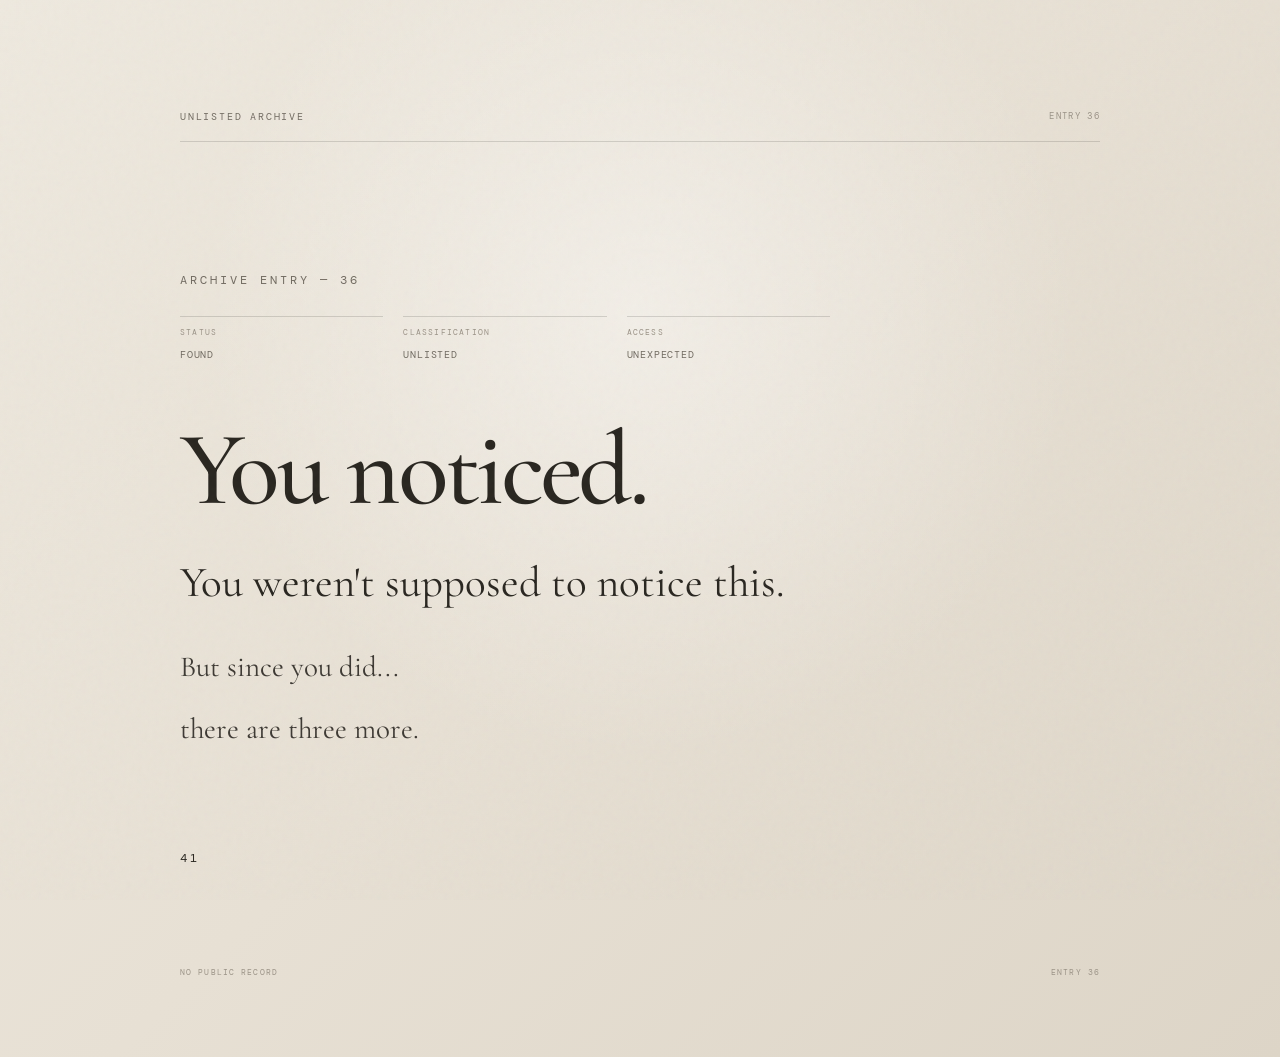
==== 36/index.html @ 9bad5094 "Create secret archive" ====
<!DOCTYPE html>
<html lang="en">

<head>

    <meta charset="UTF-8">

    <meta
        name="viewport"
        content="width=device-width, initial-scale=1.0"
    >

    <meta
        name="robots"
        content="noindex, nofollow"
    >

    <title>Entry 36</title>

    <link
        rel="stylesheet"
        href="../assets/css/style.css"
    >

</head>

<body>

<main class="page">

    <header class="archive-header">

        <span class="archive-label">
            Unlisted Archive
        </span>

        <span class="archive-status">
            Entry 36
        </span>

    </header>


    <section>

        <div class="entry-number reveal">
            ARCHIVE ENTRY — 36
        </div>


        <div class="metadata reveal delay-1">

            <div class="metadata-item">

                <span class="metadata-label">
                    Status
                </span>

                <span class="metadata-value">
                    Found
                </span>

            </div>


            <div class="metadata-item">

                <span class="metadata-label">
                    Classification
                </span>

                <span class="metadata-value">
                    Unlisted
                </span>

            </div>


            <div class="metadata-item">

                <span class="metadata-label">
                    Access
                </span>

                <span class="metadata-value">
                    Unexpected
                </span>

            </div>

        </div>


        <h1 class="title reveal delay-2">
            You noticed.
        </h1>


        <p class="subtitle reveal delay-3">
            You weren't supposed to notice this.
        </p>


        <p class="body-text reveal delay-4"
           style="margin-top: 40px;">

            But since you did...

        </p>


        <p
            class="body-text reveal"
            style="
                animation-delay: 4s;
                margin-top: 20px;
            "
        >

            there are three more.

        </p>


        <a
            href="../41/"
            class="secret-link reveal"
            style="animation-delay: 4.8s;"
        >

            41

        </a>

    </section>


    <footer class="footer">

        <span>
            No public record
        </span>

        <span>
            Entry 36
        </span>

    </footer>

</main>


<script src="../assets/js/script.js"></script>

</body>

</html>
---- assets/css/style.css ----
/* =========================================================
   SECRET EASTER EGG
   Global stylesheet
   ========================================================= */

@import url('https://fonts.googleapis.com/css2?family=Cormorant+Garamond:wght@400;500;600;700&family=DM+Mono:wght@300;400;500&display=swap');

:root {
    --paper: #eee9df;
    --paper-dark: #ddd5c7;
    --ink: #292620;
    --muted: #716b61;
    --faded: #9b9387;
    --line: rgba(41, 38, 32, 0.16);
    --accent: #6d4c45;
    --accent-light: #a98679;

    --serif: "Cormorant Garamond", Georgia, serif;
    --mono: "DM Mono", monospace;
}

* {
    box-sizing: border-box;
    margin: 0;
    padding: 0;
}

html {
    scroll-behavior: smooth;
}

body {
    min-height: 100vh;
    background:
        radial-gradient(
            circle at 50% 30%,
            rgba(255, 255, 255, 0.42),
            transparent 45%
        ),
        linear-gradient(
            135deg,
            var(--paper),
            #e7e0d4 50%,
            var(--paper-dark)
        );

    color: var(--ink);
    font-family: var(--serif);

    overflow-x: hidden;

    position: relative;
}

/* ---------------------------------------------------------
   Paper grain
   --------------------------------------------------------- */

body::before {
    content: "";
    position: fixed;
    inset: 0;

    pointer-events: none;

    opacity: 0.055;

    background-image:
        url("data:image/svg+xml,%3Csvg viewBox='0 0 180 180' xmlns='http://www.w3.org/2000/svg'%3E%3Cfilter id='n'%3E%3CfeTurbulence type='fractalNoise' baseFrequency='.9' numOctaves='4' stitchTiles='stitch'/%3E%3C/filter%3E%3Crect width='100%25' height='100%25' filter='url(%23n)' opacity='.55'/%3E%3C/svg%3E");

    z-index: 999;
}

/* ---------------------------------------------------------
   Main container
   --------------------------------------------------------- */

.page {
    width: min(920px, 92vw);
    min-height: 100vh;

    margin: 0 auto;

    padding:
        clamp(50px, 10vw, 110px)
        0
        80px;

    position: relative;

    display: flex;
    flex-direction: column;
}

/* ---------------------------------------------------------
   Archive header
   --------------------------------------------------------- */

.archive-header {
    display: flex;
    justify-content: space-between;
    align-items: flex-start;

    border-bottom: 1px solid var(--line);

    padding-bottom: 18px;

    margin-bottom: clamp(70px, 12vw, 130px);
}

.archive-label {
    font-family: var(--mono);
    font-size: 10px;
    letter-spacing: 0.18em;
    text-transform: uppercase;
    color: var(--muted);
}

.archive-status {
    font-family: var(--mono);
    font-size: 9px;
    letter-spacing: 0.15em;
    text-transform: uppercase;
    color: var(--faded);
}

/* ---------------------------------------------------------
   Entry number
   --------------------------------------------------------- */

.entry-number {
    font-family: var(--mono);

    font-size: clamp(10px, 1vw, 12px);

    letter-spacing: 0.25em;

    color: var(--muted);

    margin-bottom: 28px;
}

/* ---------------------------------------------------------
   Main typography
   --------------------------------------------------------- */

.title {
    font-family: var(--serif);

    font-size: clamp(50px, 10vw, 105px);

    font-weight: 500;

    line-height: 0.9;

    letter-spacing: -0.035em;

    margin-bottom: 40px;
}

.subtitle {
    max-width: 650px;

    font-family: var(--serif);

    font-size: clamp(25px, 4vw, 43px);

    line-height: 1.12;

    font-weight: 400;
}

.body-text {
    max-width: 620px;

    font-size: clamp(20px, 3vw, 29px);

    line-height: 1.45;

    color: #3d3933;
}

/* ---------------------------------------------------------
   Metadata
   --------------------------------------------------------- */

.metadata {
    display: grid;

    grid-template-columns:
        repeat(3, 1fr);

    gap: 20px;

    max-width: 650px;

    margin-bottom: 60px;
}

.metadata-item {
    border-top: 1px solid var(--line);

    padding-top: 10px;
}

.metadata-label {
    font-family: var(--mono);

    font-size: 8px;

    letter-spacing: 0.15em;

    color: var(--faded);

    text-transform: uppercase;

    display: block;

    margin-bottom: 6px;
}

.metadata-value {
    font-family: var(--mono);

    font-size: 10px;

    letter-spacing: 0.08em;

    color: var(--muted);

    text-transform: uppercase;
}

/* ---------------------------------------------------------
   Text reveal
   --------------------------------------------------------- */

.reveal {
    opacity: 0;

    transform: translateY(15px);

    animation:
        revealUp 1.2s
        cubic-bezier(.22, .61, .36, 1)
        forwards;
}

.delay-1 {
    animation-delay: 0.5s;
}

.delay-2 {
    animation-delay: 1.3s;
}

.delay-3 {
    animation-delay: 2.1s;
}

.delay-4 {
    animation-delay: 3s;
}

@keyframes revealUp {
    to {
        opacity: 1;
        transform: translateY(0);
    }
}

/* ---------------------------------------------------------
   Secret link
   --------------------------------------------------------- */

.secret-link {
    display: inline-block;

    margin-top: 100px;

    color: var(--ink);

    text-decoration: none;

    font-family: var(--mono);

    font-size: 12px;

    letter-spacing: 0.22em;

    position: relative;

    transition:
        opacity 0.35s ease,
        transform 0.35s ease;
}

.secret-link::after {
    content: "";

    position: absolute;

    left: 0;
    right: 0;

    bottom: -8px;

    height: 1px;

    background: var(--ink);

    transform: scaleX(0);

    transform-origin: left;

    transition: transform 0.5s ease;
}

.secret-link:hover {
    transform: translateX(5px);
}

.secret-link:hover::after {
    transform: scaleX(1);
}

/* ---------------------------------------------------------
   Subtle divider
   --------------------------------------------------------- */

.divider {
    width: 100%;

    height: 1px;

    background: var(--line);

    margin: 70px 0;
}

/* ---------------------------------------------------------
   Photo frame
   --------------------------------------------------------- */

.photo-frame {
    width: min(580px, 100%);

    margin: 55px auto 20px;

    position: relative;

    overflow: hidden;

    background: #d7d0c5;

    box-shadow:
        0 25px 60px rgba(30, 25, 20, 0.13);
}

.photo-frame img {
    display: block;

    width: 100%;

    height: auto;

    filter:
        sepia(8%)
        contrast(0.95)
        saturate(0.85);

    transition:
        transform 1s ease,
        filter 1s ease;
}

.photo-frame:hover img {
    transform: scale(1.025);

    filter:
        sepia(5%)
        contrast(1)
        saturate(0.95);
}

.photo-placeholder {
    min-height: 300px;

    display: flex;

    align-items: center;
    justify-content: center;

    text-align: center;

    padding: 40px;

    font-family: var(--mono);

    font-size: 10px;

    line-height: 1.8;

    letter-spacing: 0.12em;

    color: var(--muted);

    border: 1px dashed rgba(41, 38, 32, 0.2);
}

/* ---------------------------------------------------------
   Audio
   --------------------------------------------------------- */

.audio-container {
    margin-top: 60px;

    max-width: 600px;
}

.audio-label {
    font-family: var(--mono);

    font-size: 9px;

    letter-spacing: 0.15em;

    text-transform: uppercase;

    color: var(--faded);

    margin-bottom: 15px;
}

audio {
    width: 100%;
}

/* ---------------------------------------------------------
   Final reveal
   --------------------------------------------------------- */

.final-page {
    background:
        radial-gradient(
            circle at center,
            rgba(255,255,255,0.55),
            transparent 55%
        );
}

.final-question {
    font-family: var(--mono);

    font-size: 10px;

    letter-spacing: 0.3em;

    text-transform: uppercase;

    color: var(--muted);

    margin-bottom: 55px;
}

.final-line {
    max-width: 760px;

    font-family: var(--serif);

    font-size: clamp(34px, 7vw, 76px);

    line-height: 1.08;

    letter-spacing: -0.025em;

    font-weight: 400;
}

.final-answer {
    margin-top: 55px;

    font-family: var(--serif);

    font-size: clamp(65px, 15vw, 150px);

    line-height: 0.85;

    font-weight: 600;

    letter-spacing: -0.05em;

    color: var(--accent);

    opacity: 0;

    animation:
        finalReveal 2s
        cubic-bezier(.16, 1, .3, 1)
        2s forwards;
}

@keyframes finalReveal {
    0% {
        opacity: 0;
        transform: translateY(35px) scale(0.97);
        filter: blur(8px);
    }

    100% {
        opacity: 1;
        transform: translateY(0) scale(1);
        filter: blur(0);
    }
}

.final-message {
    max-width: 650px;

    margin-top: 70px;

    font-size: clamp(22px, 3vw, 31px);

    line-height: 1.5;

    color: #464139;

    opacity: 0;

    animation:
        revealUp 1.4s
        ease
        4s forwards;
}

.final-heart {
    display: block;

    margin-top: 80px;

    font-size: 34px;

    opacity: 0;

    animation:
        revealUp 1s
        ease
        6s forwards;
}

/* ---------------------------------------------------------
   Footer
   --------------------------------------------------------- */

.footer {
    margin-top: auto;

    padding-top: 100px;

    font-family: var(--mono);

    font-size: 8px;

    letter-spacing: 0.14em;

    text-transform: uppercase;

    color: var(--faded);

    display: flex;

    justify-content: space-between;

    gap: 20px;
}

/* ---------------------------------------------------------
   Mobile
   --------------------------------------------------------- */

@media (max-width: 650px) {

    .page {
        width: 88vw;

        padding-top: 45px;
        padding-bottom: 55px;
    }

    .archive-header {
        margin-bottom: 75px;
    }

    .metadata {
        grid-template-columns: 1fr;

        gap: 15px;

        margin-bottom: 45px;
    }

    .subtitle {
        font-size: 31px;
    }

    .body-text {
        font-size: 22px;
    }

    .secret-link {
        margin-top: 75px;

        padding: 14px 5px;
    }

    .photo-placeholder {
        min-height: 220px;
    }

    .footer {
        flex-direction: column;

        padding-top: 70px;
    }
}

/* ---------------------------------------------------------
   Accessibility
   --------------------------------------------------------- */

a:focus-visible {
    outline: 2px solid var(--accent);

    outline-offset: 7px;
}

/* ---------------------------------------------------------
   Reduced motion
   --------------------------------------------------------- */

@media (prefers-reduced-motion: reduce) {

    *,
    *::before,
    *::after {
        animation-duration: 0.01ms !important;
        animation-iteration-count: 1 !important;
        transition-duration: 0.01ms !important;
        scroll-behavior: auto !important;
    }
}
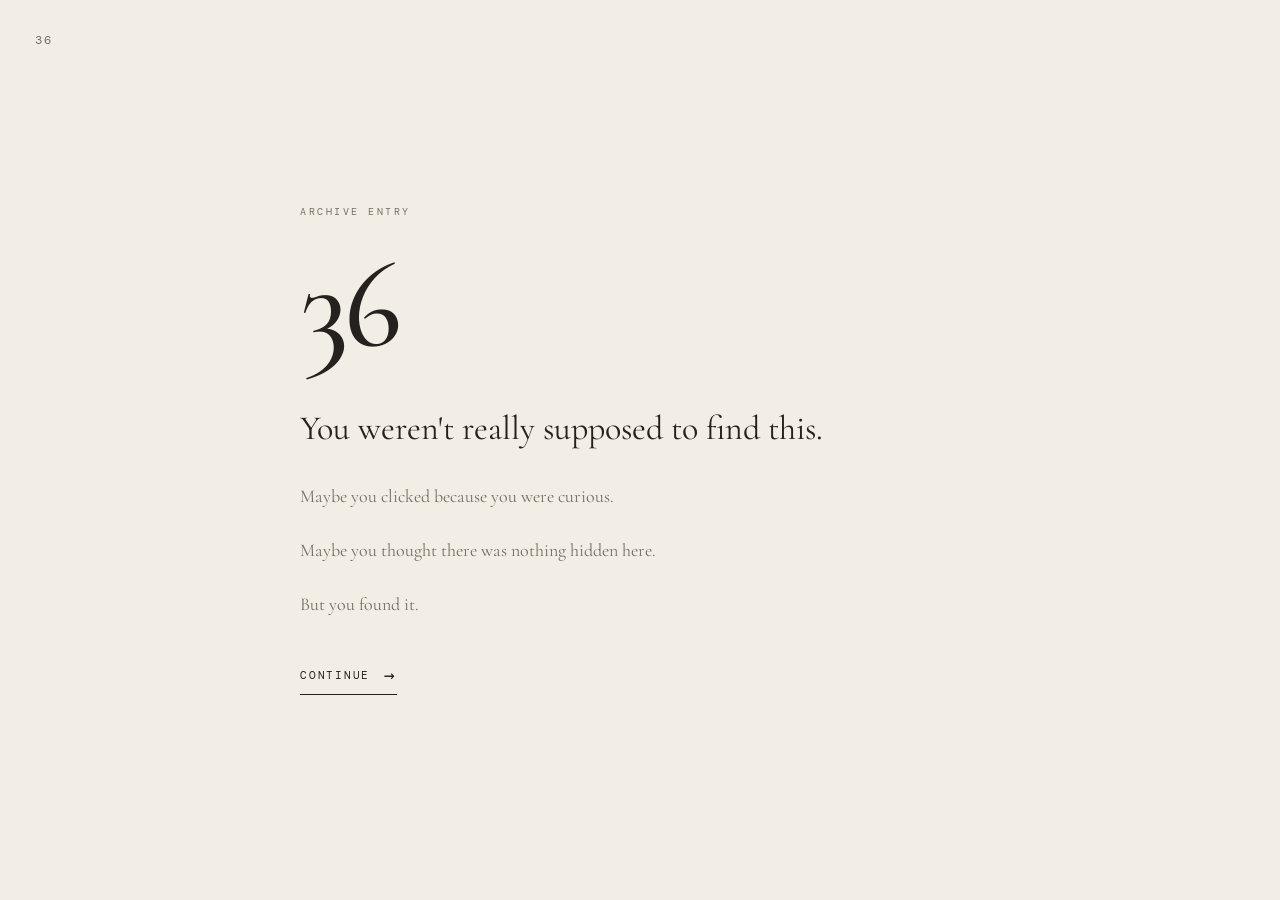
==== commit 0249e492: "Redesign romantic Easter egg" ====
--- a/36/index.html
+++ b/36/index.html
@@ -10,12 +10,7 @@
         content="width=device-width, initial-scale=1.0"
     >
 
-    <meta
-        name="robots"
-        content="noindex, nofollow"
-    >
-
-    <title>Entry 36</title>
+    <title>36</title>
 
     <link
         rel="stylesheet"
@@ -26,132 +21,61 @@
 
 <body>
 
-<main class="page">
+<main class="page page-36">
 
-    <header class="archive-header">
+    <div class="page-number">
+        36
+    </div>
 
-        <span class="archive-label">
-            Unlisted Archive
-        </span>
+    <div class="content">
 
-        <span class="archive-status">
-            Entry 36
-        </span>
-
-    </header>
-
-
-    <section>
-
-        <div class="entry-number reveal">
-            ARCHIVE ENTRY — 36
+        <div class="archive-label fade-up">
+            ARCHIVE ENTRY
         </div>
 
-
-        <div class="metadata reveal delay-1">
-
-            <div class="metadata-item">
-
-                <span class="metadata-label">
-                    Status
-                </span>
-
-                <span class="metadata-value">
-                    Found
-                </span>
-
-            </div>
-
-
-            <div class="metadata-item">
-
-                <span class="metadata-label">
-                    Classification
-                </span>
-
-                <span class="metadata-value">
-                    Unlisted
-                </span>
-
-            </div>
-
-
-            <div class="metadata-item">
-
-                <span class="metadata-label">
-                    Access
-                </span>
-
-                <span class="metadata-value">
-                    Unexpected
-                </span>
-
-            </div>
-
-        </div>
-
-
-        <h1 class="title reveal delay-2">
-            You noticed.
+        <h1 class="fade-up delay-1">
+            36
         </h1>
 
+        <p class="main-text fade-up delay-2">
 
-        <p class="subtitle reveal delay-3">
-            You weren't supposed to notice this.
-        </p>
-
-
-        <p class="body-text reveal delay-4"
-           style="margin-top: 40px;">
-
-            But since you did...
+            You weren't really supposed
+            to find this.
 
         </p>
 
+        <p class="small-text fade-up delay-3">
 
-        <p
-            class="body-text reveal"
-            style="
-                animation-delay: 4s;
-                margin-top: 20px;
-            "
-        >
+            Maybe you clicked because
+            you were curious.
 
-            there are three more.
+            <br><br>
+
+            Maybe you thought there was
+            nothing hidden here.
+
+            <br><br>
+
+            But you found it.
 
         </p>
 
-
         <a
             href="../41/"
-            class="secret-link reveal"
-            style="animation-delay: 4.8s;"
+            class="next-link fade-up delay-3"
         >
 
-            41
+            Continue
+
+            <span>→</span>
 
         </a>
 
-    </section>
-
-
-    <footer class="footer">
-
-        <span>
-            No public record
-        </span>
-
-        <span>
-            Entry 36
-        </span>
-
-    </footer>
+    </div>
 
 </main>
-
 
 <script src="../assets/js/script.js"></script>
 
 </body>
-
 </html>
--- a/assets/css/style.css
+++ b/assets/css/style.css
@@ -1,22 +1,15 @@
-/* =========================================================
-   SECRET EASTER EGG
-   Global stylesheet
-   ========================================================= */
-
-@import url('https://fonts.googleapis.com/css2?family=Cormorant+Garamond:wght@400;500;600;700&family=DM+Mono:wght@300;400;500&display=swap');
+@import url('https://fonts.googleapis.com/css2?family=Cormorant+Garamond:wght@400;500;600;700&family=DM+Mono:wght@300;400&display=swap');
 
 :root {
-    --paper: #eee9df;
-    --paper-dark: #ddd5c7;
-    --ink: #292620;
-    --muted: #716b61;
-    --faded: #9b9387;
-    --line: rgba(41, 38, 32, 0.16);
-    --accent: #6d4c45;
-    --accent-light: #a98679;
-
-    --serif: "Cormorant Garamond", Georgia, serif;
-    --mono: "DM Mono", monospace;
+    --paper: #f3eee5;
+    --paper-dark: #e7dfd2;
+    --ink: #24211e;
+    --muted: #756e65;
+    --line: rgba(36, 33, 30, 0.16);
+    --accent: #8d514b;
+    --white: #faf8f4;
+    --dark: #171513;
+    --dark-soft: #211e1b;
 }
 
 * {
@@ -30,622 +23,583 @@
 }
 
 body {
+    background: var(--paper);
+    color: var(--ink);
+    font-family: "Cormorant Garamond", Georgia, serif;
     min-height: 100vh;
-    background:
-        radial-gradient(
-            circle at 50% 30%,
-            rgba(255, 255, 255, 0.42),
-            transparent 45%
-        ),
-        linear-gradient(
-            135deg,
-            var(--paper),
-            #e7e0d4 50%,
-            var(--paper-dark)
-        );
-
-    color: var(--ink);
-    font-family: var(--serif);
-
-    overflow-x: hidden;
-
+}
+
+a {
+    color: inherit;
+    text-decoration: none;
+}
+
+img {
+    display: block;
+    max-width: 100%;
+}
+
+.page {
+    min-height: 100vh;
     position: relative;
-}
-
-/* ---------------------------------------------------------
-   Paper grain
-   --------------------------------------------------------- */
-
-body::before {
+    overflow: hidden;
+}
+
+.container {
+    width: min(900px, calc(100% - 40px));
+    margin: auto;
+}
+
+/* --------------------------------
+   COMMON
+-------------------------------- */
+
+.page-number {
+    position: absolute;
+    top: 32px;
+    left: 35px;
+
+    font-family: "DM Mono", monospace;
+    font-size: 12px;
+    letter-spacing: 0.18em;
+    color: var(--muted);
+}
+
+.archive-label {
+    font-family: "DM Mono", monospace;
+    font-size: 10px;
+    letter-spacing: 0.25em;
+    text-transform: uppercase;
+    color: var(--muted);
+}
+
+h1,
+h2,
+h3 {
+    font-weight: 500;
+    line-height: 0.95;
+}
+
+.fade-up {
+    animation: fadeUp 1s ease both;
+}
+
+.delay-1 {
+    animation-delay: 0.4s;
+}
+
+.delay-2 {
+    animation-delay: 0.8s;
+}
+
+.delay-3 {
+    animation-delay: 1.2s;
+}
+
+@keyframes fadeUp {
+    from {
+        opacity: 0;
+        transform: translateY(25px);
+    }
+
+    to {
+        opacity: 1;
+        transform: translateY(0);
+    }
+}
+
+/* --------------------------------
+   SECRET LINK
+-------------------------------- */
+
+.next-link {
+    display: inline-flex;
+    align-items: center;
+    gap: 14px;
+
+    margin-top: 45px;
+
+    font-family: "DM Mono", monospace;
+    font-size: 11px;
+    letter-spacing: 0.16em;
+    text-transform: uppercase;
+
+    border-bottom: 1px solid var(--ink);
+    padding-bottom: 7px;
+
+    transition:
+        gap 0.3s ease,
+        opacity 0.3s ease;
+}
+
+.next-link:hover {
+    gap: 24px;
+    opacity: 0.65;
+}
+
+.next-link span {
+    font-size: 18px;
+}
+
+/* --------------------------------
+   36
+-------------------------------- */
+
+.page-36 {
+    display: flex;
+    align-items: center;
+    justify-content: center;
+}
+
+.page-36 .content {
+    width: min(680px, calc(100% - 40px));
+}
+
+.page-36 .archive-label {
+    margin-bottom: 28px;
+}
+
+.page-36 h1 {
+    font-size: clamp(65px, 12vw, 125px);
+    letter-spacing: -0.04em;
+    margin-bottom: 45px;
+}
+
+.page-36 .main-text {
+    font-size: clamp(24px, 3vw, 34px);
+    line-height: 1.15;
+    max-width: 600px;
+}
+
+.page-36 .small-text {
+    margin-top: 35px;
+    font-size: 18px;
+    color: var(--muted);
+    line-height: 1.5;
+}
+
+/* --------------------------------
+   41
+-------------------------------- */
+
+.page-41 {
+    padding: 130px 0 100px;
+}
+
+.page-41 .intro {
+    max-width: 680px;
+    margin-bottom: 75px;
+}
+
+.page-41 .intro h1 {
+    font-size: clamp(55px, 9vw, 100px);
+    margin: 22px 0 35px;
+}
+
+.page-41 .intro p {
+    font-size: 25px;
+    line-height: 1.25;
+    max-width: 590px;
+}
+
+.us-photo {
+    position: relative;
+    margin: 0 auto;
+    width: min(760px, 100%);
+}
+
+.us-photo::before {
     content: "";
-    position: fixed;
-    inset: 0;
-
-    pointer-events: none;
-
-    opacity: 0.055;
-
-    background-image:
-        url("data:image/svg+xml,%3Csvg viewBox='0 0 180 180' xmlns='http://www.w3.org/2000/svg'%3E%3Cfilter id='n'%3E%3CfeTurbulence type='fractalNoise' baseFrequency='.9' numOctaves='4' stitchTiles='stitch'/%3E%3C/filter%3E%3Crect width='100%25' height='100%25' filter='url(%23n)' opacity='.55'/%3E%3C/svg%3E");
-
-    z-index: 999;
-}
-
-/* ---------------------------------------------------------
-   Main container
-   --------------------------------------------------------- */
-
-.page {
-    width: min(920px, 92vw);
-    min-height: 100vh;
-
-    margin: 0 auto;
-
-    padding:
-        clamp(50px, 10vw, 110px)
-        0
-        80px;
-
+    position: absolute;
+    inset: -14px;
+    border: 1px solid var(--line);
+    z-index: 0;
+}
+
+.us-photo img {
     position: relative;
-
-    display: flex;
-    flex-direction: column;
-}
-
-/* ---------------------------------------------------------
-   Archive header
-   --------------------------------------------------------- */
-
-.archive-header {
+    width: 100%;
+    aspect-ratio: 4 / 3;
+    object-fit: cover;
+    z-index: 1;
+    filter: saturate(0.92);
+}
+
+.photo-caption {
     display: flex;
     justify-content: space-between;
-    align-items: flex-start;
-
-    border-bottom: 1px solid var(--line);
-
-    padding-bottom: 18px;
-
-    margin-bottom: clamp(70px, 12vw, 130px);
-}
-
-.archive-label {
-    font-family: var(--mono);
-    font-size: 10px;
-    letter-spacing: 0.18em;
-    text-transform: uppercase;
-    color: var(--muted);
-}
-
-.archive-status {
-    font-family: var(--mono);
+    gap: 20px;
+
+    margin-top: 16px;
+
+    font-family: "DM Mono", monospace;
     font-size: 9px;
     letter-spacing: 0.15em;
     text-transform: uppercase;
-    color: var(--faded);
-}
-
-/* ---------------------------------------------------------
-   Entry number
-   --------------------------------------------------------- */
-
-.entry-number {
-    font-family: var(--mono);
-
-    font-size: clamp(10px, 1vw, 12px);
-
-    letter-spacing: 0.25em;
-
     color: var(--muted);
-
+}
+
+.memory-text {
+    width: min(650px, 100%);
+    margin: 100px auto 0;
+}
+
+.memory-text p {
+    font-size: clamp(24px, 3vw, 34px);
+    line-height: 1.2;
     margin-bottom: 28px;
 }
 
-/* ---------------------------------------------------------
-   Main typography
-   --------------------------------------------------------- */
-
-.title {
-    font-family: var(--serif);
-
-    font-size: clamp(50px, 10vw, 105px);
-
-    font-weight: 500;
-
-    line-height: 0.9;
-
-    letter-spacing: -0.035em;
-
-    margin-bottom: 40px;
-}
-
-.subtitle {
-    max-width: 650px;
-
-    font-family: var(--serif);
-
-    font-size: clamp(25px, 4vw, 43px);
-
-    line-height: 1.12;
-
-    font-weight: 400;
-}
-
-.body-text {
-    max-width: 620px;
-
-    font-size: clamp(20px, 3vw, 29px);
-
+.memory-text .emphasis {
+    font-size: clamp(30px, 4vw, 45px);
+    margin-top: 50px;
+}
+
+/* --------------------------------
+   43
+-------------------------------- */
+
+.page-43 {
+    background: var(--dark);
+    color: var(--white);
+    min-height: 100vh;
+    padding: 130px 0 120px;
+}
+
+.page-43 .page-number {
+    color: #8f8982;
+}
+
+.page-43 .archive-label {
+    color: #8f8982;
+}
+
+.page-43 .letter-intro {
+    max-width: 720px;
+}
+
+.page-43 h1 {
+    font-size: clamp(58px, 10vw, 110px);
+    margin: 25px 0 40px;
+}
+
+.page-43 .intro-line {
+    font-size: clamp(25px, 3vw, 35px);
+    line-height: 1.2;
+    color: #d8d0c7;
+}
+
+.letter-card {
+    width: min(700px, 100%);
+    margin: 100px auto 0;
+
+    background: #eee7dc;
+    color: var(--ink);
+
+    padding: clamp(35px, 7vw, 75px);
+
+    position: relative;
+
+    box-shadow:
+        0 30px 80px rgba(0, 0, 0, 0.35);
+}
+
+.letter-card::before {
+    content: "A LITTLE LETTER";
+    position: absolute;
+    top: 25px;
+    right: 30px;
+
+    font-family: "DM Mono", monospace;
+    font-size: 8px;
+    letter-spacing: 0.2em;
+    color: var(--muted);
+}
+
+.letter-card h2 {
+    font-size: clamp(38px, 6vw, 60px);
+    margin-bottom: 45px;
+}
+
+.letter-card p {
+    font-size: 22px;
     line-height: 1.45;
-
-    color: #3d3933;
-}
-
-/* ---------------------------------------------------------
-   Metadata
-   --------------------------------------------------------- */
-
-.metadata {
+    margin-bottom: 25px;
+}
+
+.letter-card .big-line {
+    font-size: clamp(30px, 4vw, 45px);
+    line-height: 1.1;
+    margin: 45px 0;
+}
+
+.page-43 .next-link {
+    color: var(--white);
+    border-color: var(--white);
+}
+
+/* --------------------------------
+   47 FINAL
+-------------------------------- */
+
+.page-47 {
+    background: var(--dark);
+    color: var(--white);
+    min-height: 100vh;
+    padding: 130px 0 120px;
+}
+
+.page-47 .page-number {
+    color: #8f8982;
+}
+
+.page-47 .archive-label {
+    color: #8f8982;
+}
+
+.final-intro {
+    width: min(800px, 100%);
+    margin-bottom: 100px;
+}
+
+.final-intro h1 {
+    font-size: clamp(55px, 9vw, 105px);
+    margin: 25px 0 40px;
+}
+
+.final-intro p {
+    font-size: clamp(25px, 3vw, 35px);
+    color: #d5cec5;
+    line-height: 1.2;
+}
+
+/* HER GALLERY */
+
+.her-gallery {
     display: grid;
-
-    grid-template-columns:
-        repeat(3, 1fr);
-
-    gap: 20px;
-
-    max-width: 650px;
-
-    margin-bottom: 60px;
-}
-
-.metadata-item {
-    border-top: 1px solid var(--line);
-
-    padding-top: 10px;
-}
-
-.metadata-label {
-    font-family: var(--mono);
-
-    font-size: 8px;
-
+    grid-template-columns: 1fr 1fr;
+    gap: 70px 45px;
+
+    width: min(850px, 100%);
+    margin: 0 auto;
+}
+
+.her-photo {
+    position: relative;
+}
+
+.her-photo img {
+    width: 100%;
+    aspect-ratio: 3 / 4;
+    object-fit: cover;
+
+    filter: saturate(0.9);
+
+    transition:
+        transform 0.6s ease,
+        filter 0.6s ease;
+}
+
+.her-photo:hover img {
+    transform: scale(1.025);
+    filter: saturate(1);
+}
+
+/* Make selected photos special */
+
+.her-photo:nth-child(1) {
+    transform: translateY(25px);
+}
+
+.her-photo:nth-child(2) {
+    transform: translateY(-20px);
+}
+
+.her-photo:nth-child(3) {
+    grid-column: 1 / -1;
+    width: min(520px, 75%);
+    justify-self: center;
+}
+
+.her-photo:nth-child(3) img {
+    aspect-ratio: 4 / 5;
+}
+
+.her-photo:nth-child(4) {
+    transform: translateY(20px);
+}
+
+.her-photo:nth-child(5) {
+    transform: translateY(-25px);
+}
+
+.photo-number {
+    position: absolute;
+    bottom: -25px;
+    left: 0;
+
+    font-family: "DM Mono", monospace;
+    font-size: 9px;
     letter-spacing: 0.15em;
-
-    color: var(--faded);
-
+    color: #8f8982;
+}
+
+/* SPEECHLESS */
+
+.speechless {
+    text-align: center;
+    padding: 180px 0 160px;
+}
+
+.speechless h2 {
+    font-size: clamp(55px, 9vw, 100px);
+    margin: 25px 0;
+}
+
+.speechless p:last-child {
+    font-family: "DM Mono", monospace;
+    color: #8f8982;
+    font-size: 11px;
+    letter-spacing: 0.15em;
+}
+
+/* FINAL LETTER */
+
+.final-letter {
+    width: min(720px, 100%);
+    margin: 0 auto;
+}
+
+.final-letter .letter-label {
+    font-family: "DM Mono", monospace;
+    font-size: 10px;
+    letter-spacing: 0.2em;
+    color: #8f8982;
+    margin-bottom: 25px;
+}
+
+.final-letter h2 {
+    font-size: clamp(45px, 7vw, 75px);
+    margin-bottom: 65px;
+}
+
+.final-letter p {
+    font-size: clamp(22px, 3vw, 29px);
+    line-height: 1.35;
+    color: #d7d0c8;
+    margin-bottom: 30px;
+}
+
+.final-letter .emphasis {
+    color: var(--white);
+    font-size: clamp(27px, 4vw, 40px);
+}
+
+.final-letter .nothing {
+    font-size: clamp(50px, 8vw, 90px);
+    color: var(--white);
+    margin: 60px 0 15px;
+}
+
+.heart {
+    font-size: 35px !important;
+    margin-top: 60px;
+}
+
+.final-footer {
+    text-align: center;
+    padding-top: 150px;
+
+    font-family: "DM Mono", monospace;
+    font-size: 9px;
+    letter-spacing: 0.18em;
     text-transform: uppercase;
-
-    display: block;
-
-    margin-bottom: 6px;
-}
-
-.metadata-value {
-    font-family: var(--mono);
-
-    font-size: 10px;
-
-    letter-spacing: 0.08em;
-
-    color: var(--muted);
-
-    text-transform: uppercase;
-}
-
-/* ---------------------------------------------------------
-   Text reveal
-   --------------------------------------------------------- */
-
-.reveal {
-    opacity: 0;
-
-    transform: translateY(15px);
-
-    animation:
-        revealUp 1.2s
-        cubic-bezier(.22, .61, .36, 1)
-        forwards;
-}
-
-.delay-1 {
-    animation-delay: 0.5s;
-}
-
-.delay-2 {
-    animation-delay: 1.3s;
-}
-
-.delay-3 {
-    animation-delay: 2.1s;
-}
-
-.delay-4 {
-    animation-delay: 3s;
-}
-
-@keyframes revealUp {
-    to {
-        opacity: 1;
-        transform: translateY(0);
-    }
-}
-
-/* ---------------------------------------------------------
-   Secret link
-   --------------------------------------------------------- */
-
-.secret-link {
-    display: inline-block;
-
-    margin-top: 100px;
-
-    color: var(--ink);
-
-    text-decoration: none;
-
-    font-family: var(--mono);
-
-    font-size: 12px;
-
-    letter-spacing: 0.22em;
-
-    position: relative;
-
-    transition:
-        opacity 0.35s ease,
-        transform 0.35s ease;
-}
-
-.secret-link::after {
-    content: "";
-
-    position: absolute;
-
-    left: 0;
-    right: 0;
-
-    bottom: -8px;
-
-    height: 1px;
-
-    background: var(--ink);
-
-    transform: scaleX(0);
-
-    transform-origin: left;
-
-    transition: transform 0.5s ease;
-}
-
-.secret-link:hover {
-    transform: translateX(5px);
-}
-
-.secret-link:hover::after {
-    transform: scaleX(1);
-}
-
-/* ---------------------------------------------------------
-   Subtle divider
-   --------------------------------------------------------- */
-
-.divider {
-    width: 100%;
-
-    height: 1px;
-
-    background: var(--line);
-
-    margin: 70px 0;
-}
-
-/* ---------------------------------------------------------
-   Photo frame
-   --------------------------------------------------------- */
-
-.photo-frame {
-    width: min(580px, 100%);
-
-    margin: 55px auto 20px;
-
-    position: relative;
-
-    overflow: hidden;
-
-    background: #d7d0c5;
-
-    box-shadow:
-        0 25px 60px rgba(30, 25, 20, 0.13);
-}
-
-.photo-frame img {
-    display: block;
-
-    width: 100%;
-
-    height: auto;
-
-    filter:
-        sepia(8%)
-        contrast(0.95)
-        saturate(0.85);
-
-    transition:
-        transform 1s ease,
-        filter 1s ease;
-}
-
-.photo-frame:hover img {
-    transform: scale(1.025);
-
-    filter:
-        sepia(5%)
-        contrast(1)
-        saturate(0.95);
-}
-
-.photo-placeholder {
-    min-height: 300px;
-
-    display: flex;
-
-    align-items: center;
-    justify-content: center;
-
-    text-align: center;
-
-    padding: 40px;
-
-    font-family: var(--mono);
-
-    font-size: 10px;
-
-    line-height: 1.8;
-
-    letter-spacing: 0.12em;
-
-    color: var(--muted);
-
-    border: 1px dashed rgba(41, 38, 32, 0.2);
-}
-
-/* ---------------------------------------------------------
-   Audio
-   --------------------------------------------------------- */
-
-.audio-container {
-    margin-top: 60px;
-
-    max-width: 600px;
-}
-
-.audio-label {
-    font-family: var(--mono);
-
-    font-size: 9px;
-
-    letter-spacing: 0.15em;
-
-    text-transform: uppercase;
-
-    color: var(--faded);
-
-    margin-bottom: 15px;
-}
-
-audio {
-    width: 100%;
-}
-
-/* ---------------------------------------------------------
-   Final reveal
-   --------------------------------------------------------- */
-
-.final-page {
-    background:
-        radial-gradient(
-            circle at center,
-            rgba(255,255,255,0.55),
-            transparent 55%
-        );
-}
-
-.final-question {
-    font-family: var(--mono);
-
-    font-size: 10px;
-
-    letter-spacing: 0.3em;
-
-    text-transform: uppercase;
-
-    color: var(--muted);
-
-    margin-bottom: 55px;
-}
-
-.final-line {
-    max-width: 760px;
-
-    font-family: var(--serif);
-
-    font-size: clamp(34px, 7vw, 76px);
-
-    line-height: 1.08;
-
-    letter-spacing: -0.025em;
-
-    font-weight: 400;
-}
-
-.final-answer {
-    margin-top: 55px;
-
-    font-family: var(--serif);
-
-    font-size: clamp(65px, 15vw, 150px);
-
-    line-height: 0.85;
-
-    font-weight: 600;
-
-    letter-spacing: -0.05em;
-
-    color: var(--accent);
-
-    opacity: 0;
-
-    animation:
-        finalReveal 2s
-        cubic-bezier(.16, 1, .3, 1)
-        2s forwards;
-}
-
-@keyframes finalReveal {
-    0% {
-        opacity: 0;
-        transform: translateY(35px) scale(0.97);
-        filter: blur(8px);
-    }
-
-    100% {
-        opacity: 1;
-        transform: translateY(0) scale(1);
-        filter: blur(0);
-    }
-}
-
-.final-message {
-    max-width: 650px;
-
-    margin-top: 70px;
-
-    font-size: clamp(22px, 3vw, 31px);
-
-    line-height: 1.5;
-
-    color: #464139;
-
-    opacity: 0;
-
-    animation:
-        revealUp 1.4s
-        ease
-        4s forwards;
-}
-
-.final-heart {
-    display: block;
-
-    margin-top: 80px;
-
-    font-size: 34px;
-
-    opacity: 0;
-
-    animation:
-        revealUp 1s
-        ease
-        6s forwards;
-}
-
-/* ---------------------------------------------------------
-   Footer
-   --------------------------------------------------------- */
-
-.footer {
-    margin-top: auto;
-
-    padding-top: 100px;
-
-    font-family: var(--mono);
-
-    font-size: 8px;
-
-    letter-spacing: 0.14em;
-
-    text-transform: uppercase;
-
-    color: var(--faded);
-
-    display: flex;
-
-    justify-content: space-between;
-
-    gap: 20px;
-}
-
-/* ---------------------------------------------------------
-   Mobile
-   --------------------------------------------------------- */
-
-@media (max-width: 650px) {
-
-    .page {
-        width: 88vw;
-
-        padding-top: 45px;
-        padding-bottom: 55px;
-    }
-
-    .archive-header {
-        margin-bottom: 75px;
-    }
-
-    .metadata {
+    color: #6e6963;
+}
+
+/* --------------------------------
+   RESPONSIVE
+-------------------------------- */
+
+@media (max-width: 700px) {
+
+    .container {
+        width: min(100% - 30px, 900px);
+    }
+
+    .page-number {
+        top: 20px;
+        left: 20px;
+    }
+
+    .page-36 .content {
+        width: calc(100% - 30px);
+    }
+
+    .page-41,
+    .page-43,
+    .page-47 {
+        padding-top: 100px;
+    }
+
+    .page-41 .intro {
+        margin-bottom: 55px;
+    }
+
+    .us-photo::before {
+        inset: -7px;
+    }
+
+    .memory-text {
+        margin-top: 70px;
+    }
+
+    .letter-card {
+        margin-top: 70px;
+    }
+
+    .her-gallery {
         grid-template-columns: 1fr;
-
-        gap: 15px;
-
-        margin-bottom: 45px;
-    }
-
-    .subtitle {
-        font-size: 31px;
-    }
-
-    .body-text {
-        font-size: 22px;
-    }
-
-    .secret-link {
-        margin-top: 75px;
-
-        padding: 14px 5px;
-    }
-
-    .photo-placeholder {
-        min-height: 220px;
-    }
-
-    .footer {
-        flex-direction: column;
-
-        padding-top: 70px;
-    }
-}
-
-/* ---------------------------------------------------------
-   Accessibility
-   --------------------------------------------------------- */
-
-a:focus-visible {
-    outline: 2px solid var(--accent);
-
-    outline-offset: 7px;
-}
-
-/* ---------------------------------------------------------
-   Reduced motion
-   --------------------------------------------------------- */
+        gap: 55px;
+    }
+
+    .her-photo:nth-child(1),
+    .her-photo:nth-child(2),
+    .her-photo:nth-child(4),
+    .her-photo:nth-child(5) {
+        transform: none;
+    }
+
+    .her-photo:nth-child(3) {
+        grid-column: auto;
+        width: 100%;
+    }
+
+    .speechless {
+        padding: 120px 0;
+    }
+
+    .final-letter {
+        margin-top: 20px;
+    }
+
+    .final-footer {
+        padding-top: 100px;
+    }
+}
 
 @media (prefers-reduced-motion: reduce) {
 
-    *,
-    *::before,
-    *::after {
-        animation-duration: 0.01ms !important;
-        animation-iteration-count: 1 !important;
-        transition-duration: 0.01ms !important;
-        scroll-behavior: auto !important;
+    html {
+        scroll-behavior: auto;
+    }
+
+    .fade-up {
+        animation: none;
+    }
+
+    .her-photo img,
+    .next-link {
+        transition: none;
     }
 }
